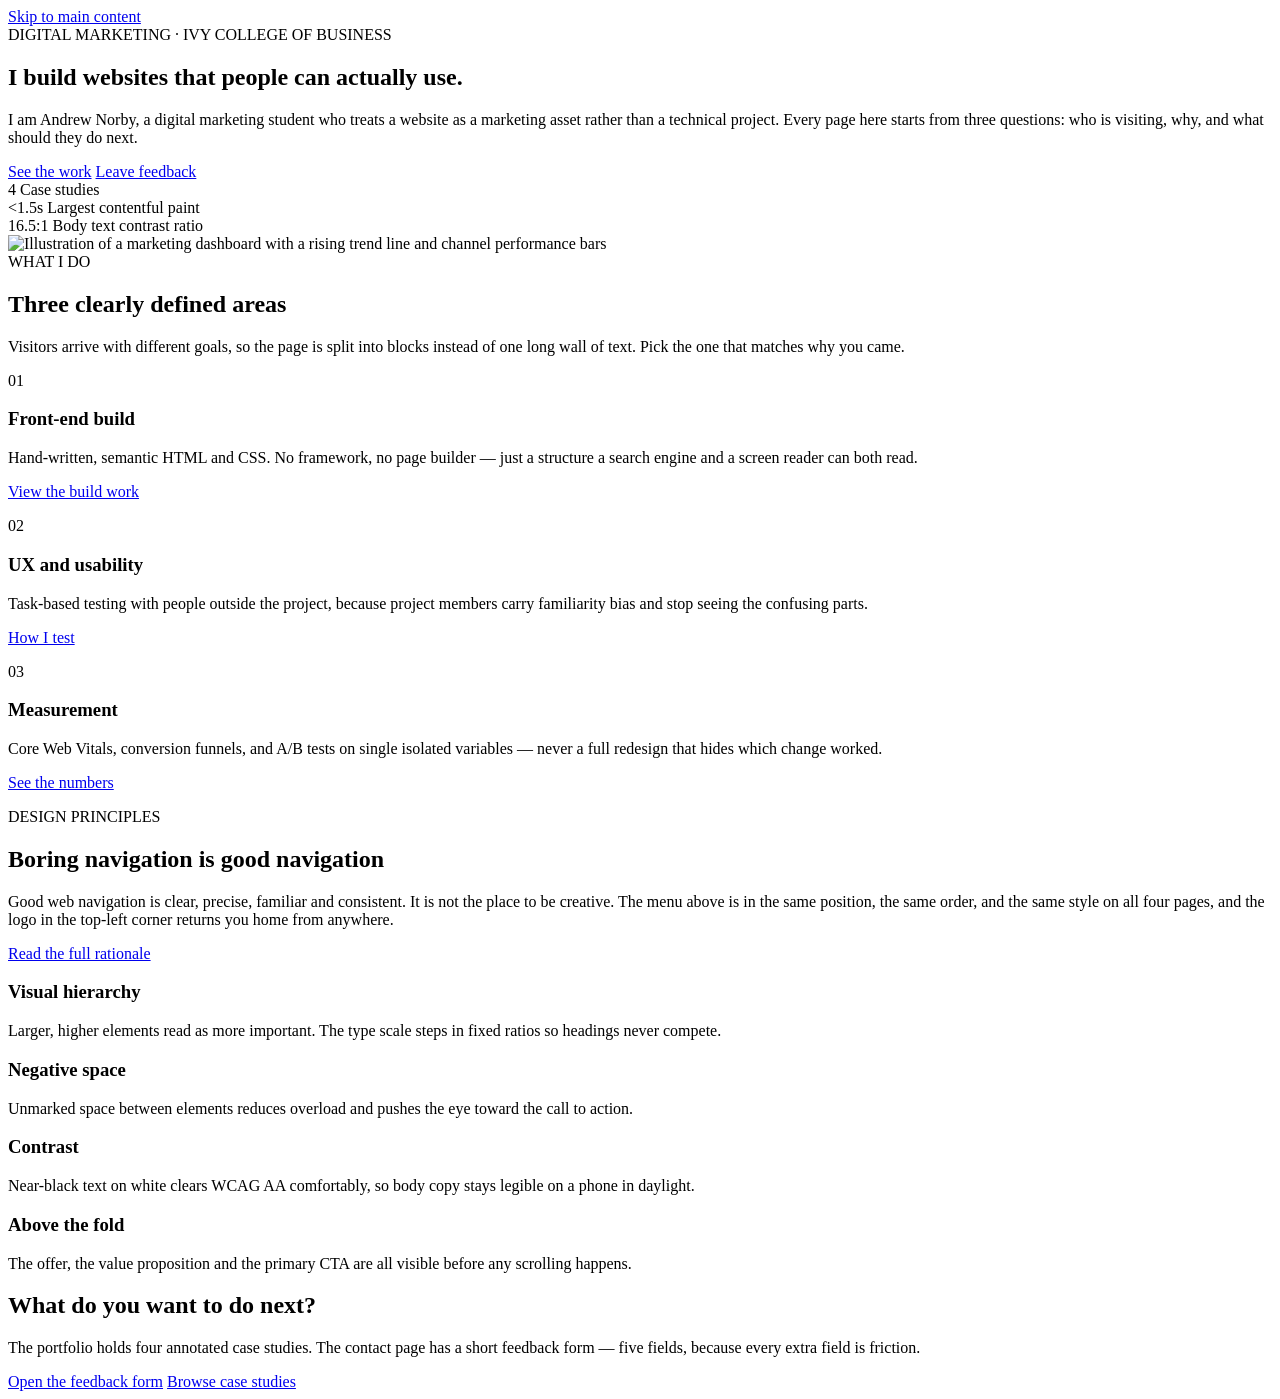
==== index.html @ ec3863f5 "Add files via upload" ====
<!DOCTYPE html>
<html lang="en">
<head>
  <meta charset="UTF-8">
  <meta name="viewport" content="width=device-width, initial-scale=1.0">
  <meta name="description" content="Andrew Norby — digital marketing student at the Ivy College of Business. Search, email, and paid social work with measured results.">
  <title>Andrew Norby | Digital Marketing Portfolio</title>
  <link rel="icon" href="./images/favicon.svg" type="image/svg+xml">
  <link rel="stylesheet" href="./styles.css">
</head>
<body>
  <a class="skip-link" href="#main">Skip to main content</a>

  <!-- Global navigation is rendered by nav.js on all four pages. -->
  <div data-site-header></div>
  <noscript>
    <div class="wrap nav__fallback">
      <p><strong>Navigation:</strong>
        <a href="./index.html">Home</a> &middot;
        <a href="./about.html">About</a> &middot;
        <a href="./portfolio.html">Portfolio</a> &middot;
        <a href="./contact.html">Contact</a>
      </p>
    </div>
  </noscript>

  <main id="main">

    <!-- Above the fold: who this is, what is offered, and the next step. -->
    <section class="hero">
      <div class="wrap hero__inner">
        <div>
          <span class="eyebrow">DIGITAL MARKETING &middot; IVY COLLEGE OF BUSINESS</span>
          <h1>I build websites that people can actually use.</h1>
          <p>
            I am Andrew Norby, a digital marketing student who treats a website as a
            marketing asset rather than a technical project. Every page here starts
            from three questions: who is visiting, why, and what should they do next.
          </p>
          <div class="btn-row">
            <a class="btn btn--primary" href="./portfolio.html">See the work</a>
            <a class="btn btn--secondary" href="./contact.html">Leave feedback</a>
          </div>
          <div class="stat-row">
            <div class="stat">
              <span class="stat__num">4</span>
              <span class="stat__label">Case studies</span>
            </div>
            <div class="stat">
              <span class="stat__num">&lt;1.5s</span>
              <span class="stat__label">Largest contentful paint</span>
            </div>
            <div class="stat">
              <span class="stat__num">16.5:1</span>
              <span class="stat__label">Body text contrast ratio</span>
            </div>
          </div>
        </div>
        <img class="hero__art" src="./images/hero-analytics.svg"
             alt="Illustration of a marketing dashboard with a rising trend line and channel performance bars"
             width="420" height="320">
      </div>
    </section>

    <!-- What is on offer, broken into clearly defined areas so different
         visitors can find the part that concerns them. -->
    <section class="section">
      <div class="wrap">
        <div class="section-head">
          <span class="eyebrow">WHAT I DO</span>
          <h2>Three clearly defined areas</h2>
          <p>
            Visitors arrive with different goals, so the page is split into blocks
            instead of one long wall of text. Pick the one that matches why you came.
          </p>
        </div>

        <div class="grid grid--3">
          <article class="card">
            <div class="card__icon" aria-hidden="true">01</div>
            <h3>Front-end build</h3>
            <p>
              Hand-written, semantic HTML and CSS. No framework, no page builder —
              just a structure a search engine and a screen reader can both read.
            </p>
            <p><a href="./portfolio.html">View the build work</a></p>
          </article>

          <article class="card">
            <div class="card__icon" aria-hidden="true">02</div>
            <h3>UX and usability</h3>
            <p>
              Task-based testing with people outside the project, because project
              members carry familiarity bias and stop seeing the confusing parts.
            </p>
            <p><a href="./about.html">How I test</a></p>
          </article>

          <article class="card">
            <div class="card__icon" aria-hidden="true">03</div>
            <h3>Measurement</h3>
            <p>
              Core Web Vitals, conversion funnels, and A/B tests on single isolated
              variables — never a full redesign that hides which change worked.
            </p>
            <p><a href="./portfolio.html#results">See the numbers</a></p>
          </article>
        </div>
      </div>
    </section>

    <!-- Principle block: names the course concepts the site is built on. -->
    <section class="section section--alt">
      <div class="wrap split">
        <div>
          <span class="eyebrow">DESIGN PRINCIPLES</span>
          <h2>Boring navigation is good navigation</h2>
          <p>
            Good web navigation is clear, precise, familiar and consistent. It is
            not the place to be creative. The menu above is in the same position,
            the same order, and the same style on all four pages, and the logo in
            the top-left corner returns you home from anywhere.
          </p>
          <p>
            <a href="./about.html">Read the full rationale</a>
          </p>
        </div>
        <div class="grid grid--2">
          <div class="card">
            <h3>Visual hierarchy</h3>
            <p>Larger, higher elements read as more important. The type scale steps in fixed ratios so headings never compete.</p>
          </div>
          <div class="card">
            <h3>Negative space</h3>
            <p>Unmarked space between elements reduces overload and pushes the eye toward the call to action.</p>
          </div>
          <div class="card">
            <h3>Contrast</h3>
            <p>Near-black text on white clears WCAG AA comfortably, so body copy stays legible on a phone in daylight.</p>
          </div>
          <div class="card">
            <h3>Above the fold</h3>
            <p>The offer, the value proposition and the primary CTA are all visible before any scrolling happens.</p>
          </div>
        </div>
      </div>
    </section>

    <!-- Single, unmistakable next step. -->
    <section class="section">
      <div class="wrap">
        <div class="callout">
          <h2>What do you want to do next?</h2>
          <p>
            The portfolio holds four annotated case studies. The contact page has a
            short feedback form — five fields, because every extra field is friction.
          </p>
          <div class="btn-row">
            <a class="btn btn--primary" href="./contact.html">Open the feedback form</a>
            <a class="btn btn--secondary" href="./portfolio.html">Browse case studies</a>
          </div>
        </div>
      </div>
    </section>

  </main>

  <div data-site-footer></div>
  <script src="./nav.js"></script>
</body>
</html>
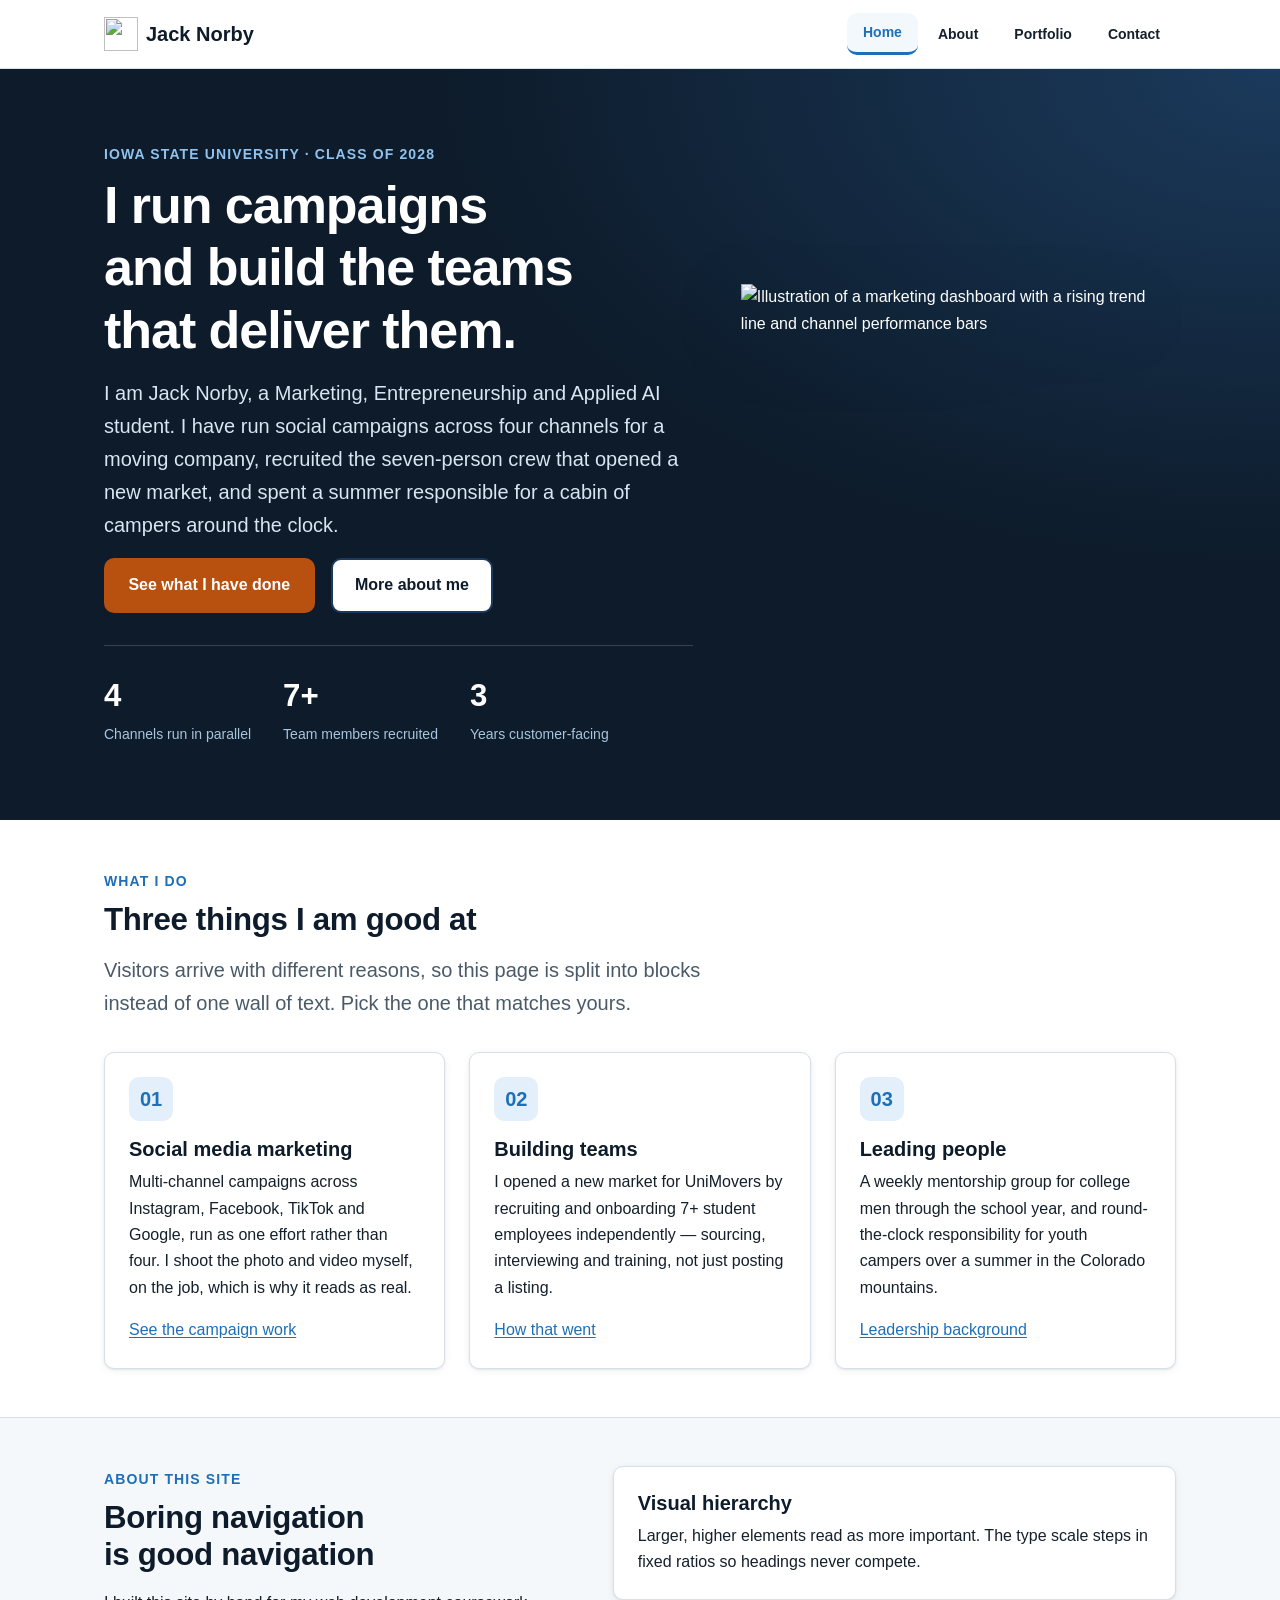
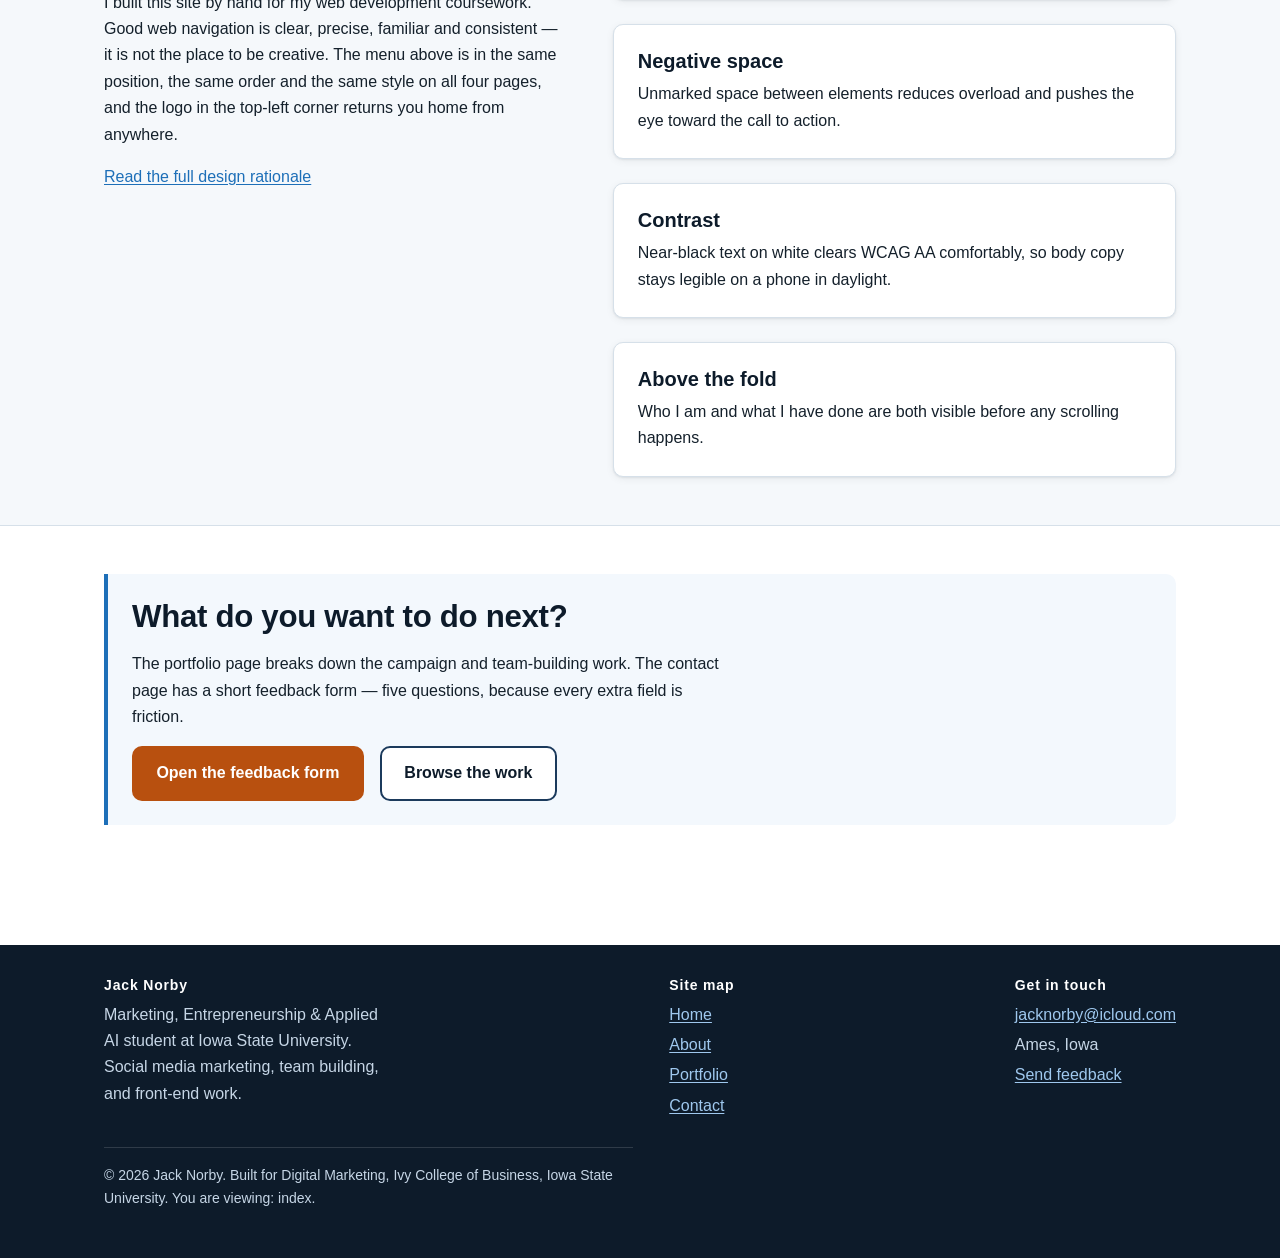
==== commit 70b30e2e: "Add files via upload" ====
--- a/index.html
+++ b/index.html
@@ -3,8 +3,8 @@
 <head>
   <meta charset="UTF-8">
   <meta name="viewport" content="width=device-width, initial-scale=1.0">
-  <meta name="description" content="Andrew Norby — digital marketing student at the Ivy College of Business. Search, email, and paid social work with measured results.">
-  <title>Andrew Norby | Digital Marketing Portfolio</title>
+  <meta name="description" content="Jack Norby — Marketing, Entrepreneurship and Applied AI student at Iowa State University. Social media campaigns, team building, and front-end web work.">
+  <title>Jack Norby | Marketing &amp; Entrepreneurship Student</title>
   <link rel="icon" href="./images/favicon.svg" type="image/svg+xml">
   <link rel="stylesheet" href="./styles.css">
 </head>
@@ -26,33 +26,34 @@
 
   <main id="main">
 
-    <!-- Above the fold: who this is, what is offered, and the next step. -->
+    <!-- Above the fold: who I am, what I have done, and the next step. -->
     <section class="hero">
       <div class="wrap hero__inner">
         <div>
-          <span class="eyebrow">DIGITAL MARKETING &middot; IVY COLLEGE OF BUSINESS</span>
-          <h1>I build websites that people can actually use.</h1>
+          <span class="eyebrow">IOWA STATE UNIVERSITY &middot; CLASS OF 2028</span>
+          <h1>I run campaigns and build the teams that deliver them.</h1>
           <p>
-            I am Andrew Norby, a digital marketing student who treats a website as a
-            marketing asset rather than a technical project. Every page here starts
-            from three questions: who is visiting, why, and what should they do next.
+            I am Jack Norby, a Marketing, Entrepreneurship and Applied AI student.
+            I have run social campaigns across four channels for a moving company,
+            recruited the seven-person crew that opened a new market, and spent a
+            summer responsible for a cabin of campers around the clock.
           </p>
           <div class="btn-row">
-            <a class="btn btn--primary" href="./portfolio.html">See the work</a>
-            <a class="btn btn--secondary" href="./contact.html">Leave feedback</a>
+            <a class="btn btn--primary" href="./portfolio.html">See what I have done</a>
+            <a class="btn btn--secondary" href="./about.html">More about me</a>
           </div>
           <div class="stat-row">
             <div class="stat">
               <span class="stat__num">4</span>
-              <span class="stat__label">Case studies</span>
+              <span class="stat__label">Channels run in parallel</span>
             </div>
             <div class="stat">
-              <span class="stat__num">&lt;1.5s</span>
-              <span class="stat__label">Largest contentful paint</span>
+              <span class="stat__num">7+</span>
+              <span class="stat__label">Team members recruited</span>
             </div>
             <div class="stat">
-              <span class="stat__num">16.5:1</span>
-              <span class="stat__label">Body text contrast ratio</span>
+              <span class="stat__num">3</span>
+              <span class="stat__label">Years customer-facing</span>
             </div>
           </div>
         </div>
@@ -62,67 +63,71 @@
       </div>
     </section>
 
-    <!-- What is on offer, broken into clearly defined areas so different
-         visitors can find the part that concerns them. -->
+    <!-- The offer, split into clearly defined areas so different visitors can
+         find the part that concerns them. -->
     <section class="section">
       <div class="wrap">
         <div class="section-head">
           <span class="eyebrow">WHAT I DO</span>
-          <h2>Three clearly defined areas</h2>
+          <h2>Three things I am good at</h2>
           <p>
-            Visitors arrive with different goals, so the page is split into blocks
-            instead of one long wall of text. Pick the one that matches why you came.
+            Visitors arrive with different reasons, so this page is split into
+            blocks instead of one wall of text. Pick the one that matches yours.
           </p>
         </div>
 
         <div class="grid grid--3">
           <article class="card">
             <div class="card__icon" aria-hidden="true">01</div>
-            <h3>Front-end build</h3>
+            <h3>Social media marketing</h3>
             <p>
-              Hand-written, semantic HTML and CSS. No framework, no page builder —
-              just a structure a search engine and a screen reader can both read.
+              Multi-channel campaigns across Instagram, Facebook, TikTok and Google,
+              run as one effort rather than four. I shoot the photo and video myself,
+              on the job, which is why it reads as real.
             </p>
-            <p><a href="./portfolio.html">View the build work</a></p>
+            <p><a href="./portfolio.html">See the campaign work</a></p>
           </article>
 
           <article class="card">
             <div class="card__icon" aria-hidden="true">02</div>
-            <h3>UX and usability</h3>
+            <h3>Building teams</h3>
             <p>
-              Task-based testing with people outside the project, because project
-              members carry familiarity bias and stop seeing the confusing parts.
+              I opened a new market for UniMovers by recruiting and onboarding 7+
+              student employees independently &mdash; sourcing, interviewing and
+              training, not just posting a listing.
             </p>
-            <p><a href="./about.html">How I test</a></p>
+            <p><a href="./about.html">How that went</a></p>
           </article>
 
           <article class="card">
             <div class="card__icon" aria-hidden="true">03</div>
-            <h3>Measurement</h3>
+            <h3>Leading people</h3>
             <p>
-              Core Web Vitals, conversion funnels, and A/B tests on single isolated
-              variables — never a full redesign that hides which change worked.
+              A weekly mentorship group for college men through the school year, and
+              round-the-clock responsibility for youth campers over a summer in the
+              Colorado mountains.
             </p>
-            <p><a href="./portfolio.html#results">See the numbers</a></p>
+            <p><a href="./about.html">Leadership background</a></p>
           </article>
         </div>
       </div>
     </section>
 
-    <!-- Principle block: names the course concepts the site is built on. -->
+    <!-- Principle block: names the course concepts this site is built on. -->
     <section class="section section--alt">
       <div class="wrap split">
         <div>
-          <span class="eyebrow">DESIGN PRINCIPLES</span>
+          <span class="eyebrow">ABOUT THIS SITE</span>
           <h2>Boring navigation is good navigation</h2>
           <p>
-            Good web navigation is clear, precise, familiar and consistent. It is
-            not the place to be creative. The menu above is in the same position,
-            the same order, and the same style on all four pages, and the logo in
-            the top-left corner returns you home from anywhere.
+            I built this site by hand for my web development coursework. Good web
+            navigation is clear, precise, familiar and consistent &mdash; it is not
+            the place to be creative. The menu above is in the same position, the
+            same order and the same style on all four pages, and the logo in the
+            top-left corner returns you home from anywhere.
           </p>
           <p>
-            <a href="./about.html">Read the full rationale</a>
+            <a href="./about.html">Read the full design rationale</a>
           </p>
         </div>
         <div class="grid grid--2">
@@ -140,7 +145,7 @@
           </div>
           <div class="card">
             <h3>Above the fold</h3>
-            <p>The offer, the value proposition and the primary CTA are all visible before any scrolling happens.</p>
+            <p>Who I am and what I have done are both visible before any scrolling happens.</p>
           </div>
         </div>
       </div>
@@ -152,12 +157,13 @@
         <div class="callout">
           <h2>What do you want to do next?</h2>
           <p>
-            The portfolio holds four annotated case studies. The contact page has a
-            short feedback form — five fields, because every extra field is friction.
+            The portfolio page breaks down the campaign and team-building work. The
+            contact page has a short feedback form &mdash; five questions, because
+            every extra field is friction.
           </p>
           <div class="btn-row">
             <a class="btn btn--primary" href="./contact.html">Open the feedback form</a>
-            <a class="btn btn--secondary" href="./portfolio.html">Browse case studies</a>
+            <a class="btn btn--secondary" href="./portfolio.html">Browse the work</a>
           </div>
         </div>
       </div>
--- a/styles.css
+++ b/styles.css
@@ -0,0 +1,521 @@
+/* ============================================================
+   Global stylesheet
+   Design decisions are driven by the course materials:
+   - Sans-serif (Arial/Helvetica family) for screen legibility  [Web Dev 1, p.19]
+   - Blue primary = trust/calm, accessible for red-green CVD    [Reading 02, §2]
+   - High contrast body text, generous negative space           [Reading 02, §2]
+   - Important content above the fold                           [Web Dev 1, p.18]
+   - Print stylesheet capped at 750px                           [Web Dev 1, p.14]
+   ============================================================ */
+
+/* ---------- 1. Design tokens ---------- */
+:root {
+  /* Monochromatic blue palette + one warm accent for CTAs */
+  --navy-900: #0d1b2a;
+  --navy-800: #142c45;
+  --navy-700: #1b3a5c;
+  --blue-600: #1d6fb8;
+  --blue-500: #2a84d2;
+  --blue-100: #e3effa;
+  --blue-050: #f3f8fd;
+
+  --accent-600: #b8500f;   /* urgency/action, used sparingly */
+  --accent-500: #d96319;
+
+  --ink:        #14202b;   /* body text: 14.6:1 on white */
+  --ink-muted:  #4a5a68;   /* secondary text: 7.3:1 on white */
+  --surface:    #ffffff;
+  --surface-alt:#f5f8fb;
+  --line:       #d6e0e9;
+
+  --ok-600:     #0f7a4f;
+
+  /* Type scale — logical, ~1.25 ratio, so hierarchy is unambiguous */
+  --step--1: 0.875rem;
+  --step-0:  1rem;
+  --step-1:  1.25rem;
+  --step-2:  1.563rem;
+  --step-3:  1.953rem;
+  --step-4:  2.441rem;
+
+  /* Spacing scale keeps white space consistent */
+  --space-1: 0.25rem;
+  --space-2: 0.5rem;
+  --space-3: 1rem;
+  --space-4: 1.5rem;
+  --space-5: 2rem;
+  --space-6: 3rem;
+  --space-7: 4.5rem;
+
+  --radius: 10px;
+  --shadow-1: 0 1px 2px rgba(13, 27, 42, 0.08), 0 2px 8px rgba(13, 27, 42, 0.06);
+  --shadow-2: 0 6px 24px rgba(13, 27, 42, 0.14);
+
+  --measure: 68ch;          /* readable line length */
+  --wrap: 1120px;
+  --transition: 160ms ease;
+}
+
+/* ---------- 2. Reset / base ---------- */
+*, *::before, *::after { box-sizing: border-box; }
+
+html { scroll-behavior: smooth; }
+
+body {
+  margin: 0;
+  font-family: Arial, Helvetica, "Helvetica Neue", sans-serif;
+  font-size: var(--step-0);
+  line-height: 1.65;
+  color: var(--ink);
+  background: var(--surface);
+  -webkit-text-size-adjust: 100%;
+}
+
+img, svg { max-width: 100%; height: auto; display: block; }
+
+h1, h2, h3, h4 {
+  line-height: 1.2;
+  color: var(--navy-900);
+  margin: 0 0 var(--space-3);
+  text-wrap: balance;
+}
+h1 { font-size: var(--step-4); letter-spacing: -0.02em; }
+h2 { font-size: var(--step-3); letter-spacing: -0.01em; }
+h3 { font-size: var(--step-1); }
+h4 { font-size: var(--step-0); text-transform: none; }
+
+p, ul, ol { margin: 0 0 var(--space-3); max-width: var(--measure); }
+ul, ol { padding-left: 1.25em; }
+li + li { margin-top: var(--space-1); }
+
+/* Web convention: in-text links are a different color AND underlined,
+   and visited links change color so people remember where they've been. */
+a { color: var(--blue-600); text-decoration: underline; text-underline-offset: 2px; }
+a:visited { color: var(--navy-700); }
+a:hover { color: var(--accent-600); }
+a:focus-visible,
+button:focus-visible,
+summary:focus-visible {
+  outline: 3px solid var(--blue-500);
+  outline-offset: 2px;
+  border-radius: 4px;
+}
+
+/* Skip link — keyboard users get past the nav */
+.skip-link {
+  position: absolute;
+  left: -9999px;
+  top: 0;
+  background: var(--navy-900);
+  color: #fff;
+  padding: var(--space-2) var(--space-3);
+  z-index: 100;
+}
+.skip-link:focus { left: var(--space-3); top: var(--space-3); }
+
+/* ---------- 3. Layout helpers ---------- */
+.wrap {
+  width: 100%;
+  max-width: var(--wrap);
+  margin-inline: auto;
+  padding-inline: var(--space-4);
+}
+
+.section { padding-block: var(--space-6); }
+.section--alt { background: var(--surface-alt); border-block: 1px solid var(--line); }
+
+.section-head { max-width: var(--measure); margin-bottom: var(--space-5); }
+.section-head p { color: var(--ink-muted); font-size: var(--step-1); margin-bottom: 0; }
+
+.eyebrow {
+  display: inline-block;
+  font-size: var(--step--1);
+  font-weight: bold;
+  letter-spacing: 0.08em;
+  color: var(--blue-600);
+  margin-bottom: var(--space-2);
+}
+
+.grid { display: grid; gap: var(--space-4); }
+.grid--3 { grid-template-columns: repeat(auto-fit, minmax(260px, 1fr)); }
+.grid--2 { grid-template-columns: repeat(auto-fit, minmax(300px, 1fr)); }
+
+/* ---------- 4. Header + navigation (injected by nav.js) ---------- */
+.site-header {
+  position: sticky;
+  top: 0;
+  z-index: 50;
+  background: rgba(255, 255, 255, 0.96);
+  backdrop-filter: saturate(150%) blur(8px);
+  border-bottom: 1px solid var(--line);
+}
+
+.site-header__inner {
+  display: flex;
+  align-items: center;
+  justify-content: space-between;
+  gap: var(--space-4);
+  min-height: 68px;
+}
+
+/* Convention: brand logo top-left, and it links home from every page. */
+.brand {
+  display: inline-flex;
+  align-items: center;
+  gap: var(--space-2);
+  font-weight: bold;
+  font-size: var(--step-1);
+  color: var(--navy-900);
+  text-decoration: none;
+  flex: 0 0 auto;
+}
+.brand:visited { color: var(--navy-900); }
+.brand:hover { color: var(--blue-600); }
+.brand img { width: 34px; height: 34px; }
+.brand__name { white-space: nowrap; }
+
+.nav__list {
+  list-style: none;
+  display: flex;
+  align-items: center;
+  gap: var(--space-1);
+  margin: 0;
+  padding: 0;
+  max-width: none;
+}
+.nav__link {
+  display: block;
+  padding: var(--space-2) var(--space-3);
+  border-radius: var(--radius);
+  color: var(--ink);
+  text-decoration: none;
+  font-weight: bold;
+  font-size: var(--step--1);
+  border-bottom: 3px solid transparent;
+  transition: background var(--transition), color var(--transition), border-color var(--transition);
+}
+.nav__link:visited { color: var(--ink); }
+/* Interactive feedback: every nav item has an explicit hover state. */
+.nav__link:hover { background: var(--blue-100); color: var(--navy-900); }
+.nav__link[aria-current="page"] {
+  color: var(--blue-600);
+  border-bottom-color: var(--blue-600);
+  background: var(--blue-050);
+}
+/* The current page's link still needs its own hover state, otherwise it is the
+   one item in the menu that gives no feedback when the pointer is over it. */
+.nav__link[aria-current="page"]:hover { background: var(--blue-100); color: var(--navy-900); }
+
+/* Hamburger button — hidden on desktop, shown by the media query below. */
+.nav__toggle {
+  display: none;
+  align-items: center;
+  gap: var(--space-2);
+  background: var(--surface);
+  color: var(--navy-900);
+  border: 1px solid var(--line);
+  border-radius: var(--radius);
+  padding: var(--space-2) var(--space-3);
+  font: inherit;
+  font-size: var(--step--1);
+  font-weight: bold;
+  cursor: pointer;
+  transition: background var(--transition), border-color var(--transition);
+}
+.nav__toggle:hover { background: var(--blue-100); border-color: var(--blue-500); }
+.nav__bars { display: grid; gap: 4px; }
+.nav__bars span {
+  display: block;
+  width: 20px;
+  height: 2px;
+  background: currentColor;
+  border-radius: 2px;
+}
+
+.nav__fallback { font-size: var(--step--1); }
+
+/* ---------- 5. Buttons ---------- */
+.btn {
+  display: inline-flex;
+  align-items: center;
+  justify-content: center;
+  gap: var(--space-2);
+  padding: 0.75rem 1.4rem;
+  border: 2px solid transparent;
+  border-radius: var(--radius);
+  font-weight: bold;
+  font-size: var(--step-0);
+  text-decoration: none;
+  cursor: pointer;
+  transition: transform var(--transition), background var(--transition),
+              color var(--transition), box-shadow var(--transition), border-color var(--transition);
+}
+.btn--primary { background: var(--accent-600); color: #fff; }
+.btn--primary:visited { color: #fff; }
+.btn--primary:hover { background: var(--accent-500); transform: translateY(-2px); box-shadow: var(--shadow-2); }
+.btn--secondary { background: var(--surface); color: var(--navy-900); border-color: var(--navy-700); }
+.btn--secondary:visited { color: var(--navy-900); }
+.btn--secondary:hover { background: var(--navy-900); color: #fff; transform: translateY(-2px); }
+.btn:active { transform: translateY(0); }
+
+.btn-row { display: flex; flex-wrap: wrap; gap: var(--space-3); }
+
+/* ---------- 6. Hero (above the fold) ---------- */
+.hero {
+  background:
+    radial-gradient(120% 120% at 100% 0%, var(--navy-700) 0%, var(--navy-900) 55%);
+  color: #fff;
+  padding-block: var(--space-7);
+}
+.hero__inner {
+  display: grid;
+  grid-template-columns: 1.15fr 0.85fr;
+  gap: var(--space-6);
+  align-items: center;
+}
+.hero h1 { color: #fff; font-size: clamp(2rem, 1.2rem + 3.2vw, 3.25rem); }
+.hero p { color: #d8e5f2; font-size: var(--step-1); }
+.hero .eyebrow { color: #8fc2ee; }
+.hero__art { filter: drop-shadow(0 18px 36px rgba(0, 0, 0, 0.35)); }
+
+.stat-row {
+  display: flex;
+  flex-wrap: wrap;
+  gap: var(--space-5);
+  margin-top: var(--space-5);
+  padding-top: var(--space-4);
+  border-top: 1px solid rgba(255, 255, 255, 0.18);
+}
+.stat__num { display: block; font-size: var(--step-3); font-weight: bold; color: #fff; }
+.stat__label { font-size: var(--step--1); color: #a9c4dc; }
+
+/* ---------- 7. Cards ---------- */
+.card {
+  background: var(--surface);
+  border: 1px solid var(--line);
+  border-radius: var(--radius);
+  padding: var(--space-4);
+  box-shadow: var(--shadow-1);
+  transition: transform var(--transition), box-shadow var(--transition), border-color var(--transition);
+}
+.card:hover { transform: translateY(-4px); box-shadow: var(--shadow-2); border-color: var(--blue-500); }
+.card h3 { margin-bottom: var(--space-2); }
+.card p:last-child { margin-bottom: 0; }
+.card__icon {
+  width: 44px; height: 44px;
+  display: grid; place-items: center;
+  border-radius: var(--radius);
+  background: var(--blue-100);
+  color: var(--blue-600);
+  font-size: var(--step-1);
+  font-weight: bold;
+  margin-bottom: var(--space-3);
+}
+
+/* Portfolio cards */
+.work { display: flex; flex-direction: column; padding: 0; overflow: hidden; }
+.work__thumb { border-bottom: 1px solid var(--line); background: var(--blue-050); }
+.work__thumb img { width: 100%; aspect-ratio: 16 / 9; object-fit: cover; }
+.work__body { padding: var(--space-4); display: flex; flex-direction: column; flex: 1; }
+.work__body h3 { margin-bottom: var(--space-1); }
+.tag-row { display: flex; flex-wrap: wrap; gap: var(--space-1); margin-bottom: var(--space-3); list-style: none; padding: 0; }
+.tag {
+  font-size: 0.75rem;
+  font-weight: bold;
+  letter-spacing: 0.03em;
+  background: var(--blue-100);
+  color: var(--navy-700);
+  padding: 2px 8px;
+  border-radius: 999px;
+}
+.work__result {
+  margin-top: auto;
+  padding-top: var(--space-3);
+  border-top: 1px dashed var(--line);
+  font-size: var(--step--1);
+  color: var(--ok-600);
+  font-weight: bold;
+}
+
+/* ---------- 8. Content blocks ---------- */
+.prose { max-width: var(--measure); }
+.prose h2 { margin-top: var(--space-5); }
+.prose h2:first-child { margin-top: 0; }
+
+.split { display: grid; grid-template-columns: 0.9fr 1.1fr; gap: var(--space-6); align-items: start; }
+
+.callout {
+  background: var(--blue-050);
+  border-left: 4px solid var(--blue-600);
+  border-radius: 0 var(--radius) var(--radius) 0;
+  padding: var(--space-4);
+  margin-bottom: var(--space-4);
+}
+.callout p:last-child { margin-bottom: 0; }
+
+.skill-list { list-style: none; padding: 0; }
+.skill-list li { margin-bottom: var(--space-3); }
+.skill-list strong { display: block; color: var(--navy-900); }
+.meter {
+  /* A span by default, so it needs an explicit block box for height to apply. */
+  display: block;
+  height: 8px;
+  background: var(--blue-100);
+  border-radius: 999px;
+  overflow: hidden;
+  margin-top: var(--space-1);
+  max-width: 320px;
+}
+.meter > span { display: block; height: 100%; background: var(--blue-600); border-radius: 999px; }
+
+.timeline { list-style: none; padding: 0; border-left: 2px solid var(--line); margin-left: var(--space-2); }
+.timeline li { position: relative; padding: 0 0 var(--space-4) var(--space-4); }
+.timeline li::before {
+  content: "";
+  position: absolute;
+  left: -7px; top: 8px;
+  width: 12px; height: 12px;
+  border-radius: 50%;
+  background: var(--blue-600);
+  border: 2px solid var(--surface);
+}
+.timeline time { display: block; font-size: var(--step--1); font-weight: bold; color: var(--blue-600); }
+
+/* FAQ — trust signal, uses native disclosure so it works without JS */
+.faq { max-width: var(--measure); }
+.faq details {
+  border: 1px solid var(--line);
+  border-radius: var(--radius);
+  background: var(--surface);
+  margin-bottom: var(--space-2);
+}
+.faq summary {
+  cursor: pointer;
+  padding: var(--space-3);
+  font-weight: bold;
+  color: var(--navy-900);
+  transition: background var(--transition);
+  list-style: none;
+}
+.faq summary::-webkit-details-marker { display: none; }
+.faq summary::after { content: " +"; color: var(--blue-600); float: right; }
+.faq details[open] summary::after { content: " \2013"; }
+.faq summary:hover { background: var(--blue-050); }
+.faq details > p { padding: 0 var(--space-3) var(--space-3); margin: 0; }
+
+/* ---------- 9. Embedded Google Form ---------- */
+.form-panel {
+  background: var(--surface);
+  border: 1px solid var(--line);
+  border-radius: var(--radius);
+  box-shadow: var(--shadow-1);
+  padding: var(--space-4);
+}
+.form-frame {
+  position: relative;
+  width: 100%;
+  border: 1px solid var(--line);
+  border-radius: var(--radius);
+  overflow: hidden;
+  background: var(--surface-alt);
+}
+.form-frame iframe {
+  display: block;
+  width: 100%;
+  height: 1100px;   /* tall enough that the form does not double-scroll on desktop */
+  border: 0;
+}
+.form-note { font-size: var(--step--1); color: var(--ink-muted); margin-top: var(--space-3); }
+
+.contact-list { list-style: none; padding: 0; }
+.contact-list li { margin-bottom: var(--space-3); }
+.contact-list strong { display: block; font-size: var(--step--1); color: var(--ink-muted); }
+
+/* ---------- 10. Footer (injected by nav.js) ---------- */
+.site-footer {
+  background: var(--navy-900);
+  color: #c6d6e6;
+  padding-block: var(--space-5);
+  margin-top: var(--space-6);
+}
+.site-footer a { color: #9fc8ee; }
+.site-footer a:visited { color: #b9b9e6; }
+.site-footer a:hover { color: #fff; }
+.site-footer__inner { display: flex; flex-wrap: wrap; gap: var(--space-4); justify-content: space-between; }
+.site-footer h4 { color: #fff; font-size: var(--step--1); letter-spacing: 0.06em; margin-bottom: var(--space-2); }
+.site-footer ul { list-style: none; padding: 0; margin: 0; }
+.site-footer li { margin-bottom: var(--space-1); }
+.site-footer__legal {
+  border-top: 1px solid rgba(255, 255, 255, 0.14);
+  margin-top: var(--space-4);
+  padding-top: var(--space-3);
+  font-size: var(--step--1);
+}
+
+/* ============================================================
+   11. Responsive design — mobile-last breakpoints
+   ============================================================ */
+
+/* Tablet */
+@media (max-width: 900px) {
+  .hero__inner { grid-template-columns: 1fr; }
+  /* The headline and CTA stay first so the offer is still above the fold on a
+     phone; the illustration follows rather than pushing the text down. */
+  .hero__art { width: 100%; max-width: 380px; margin-inline: auto; }
+  .split { grid-template-columns: 1fr; gap: var(--space-5); }
+  .form-frame iframe { height: 1250px; }
+}
+
+/* Phone: nav collapses behind the hamburger button */
+@media (max-width: 720px) {
+  :root { --step-4: 2rem; --step-3: 1.6rem; }
+
+  .site-header__inner { flex-wrap: wrap; min-height: 60px; padding-block: var(--space-2); }
+
+  .nav__toggle { display: inline-flex; }
+
+  .nav {
+    flex-basis: 100%;
+    display: none;
+    padding-bottom: var(--space-3);
+  }
+  .nav.is-open { display: block; }
+
+  .nav__list { flex-direction: column; align-items: stretch; gap: var(--space-1); }
+  .nav__link {
+    padding: 0.8rem var(--space-3);
+    font-size: var(--step-0);
+    border-bottom: 1px solid var(--line);
+    border-radius: 0;
+  }
+  .nav__link[aria-current="page"] { border-left: 4px solid var(--blue-600); border-bottom-color: var(--line); }
+
+  .section { padding-block: var(--space-5); }
+  .hero { padding-block: var(--space-6); }
+  .btn { width: 100%; }
+  .btn-row { flex-direction: column; }
+  .stat-row { gap: var(--space-4); }
+  .site-footer__inner { flex-direction: column; gap: var(--space-4); }
+}
+
+/* Respect users who ask for less motion */
+@media (prefers-reduced-motion: reduce) {
+  html { scroll-behavior: auto; }
+  *, *::before, *::after { transition-duration: 0.01ms !important; animation-duration: 0.01ms !important; }
+}
+
+/* ============================================================
+   12. Print stylesheet
+   Course note: printers chop content wider than 600-750px, so the
+   printable width is capped and navigation chrome is dropped.
+   ============================================================ */
+@media print {
+  .site-header, .site-footer, .nav__toggle, .btn-row, .form-frame { display: none !important; }
+  body { color: #000; background: #fff; font-size: 11pt; }
+  .wrap { max-width: 750px; padding-inline: 0; }
+  .hero { background: none; color: #000; padding-block: 0; }
+  .hero h1, .hero p, .stat__num { color: #000; }
+  .card, .callout { box-shadow: none; border: 1px solid #999; break-inside: avoid; }
+  a { color: #000; }
+  a[href^="http"]::after { content: " (" attr(href) ")"; font-size: 9pt; }
+}
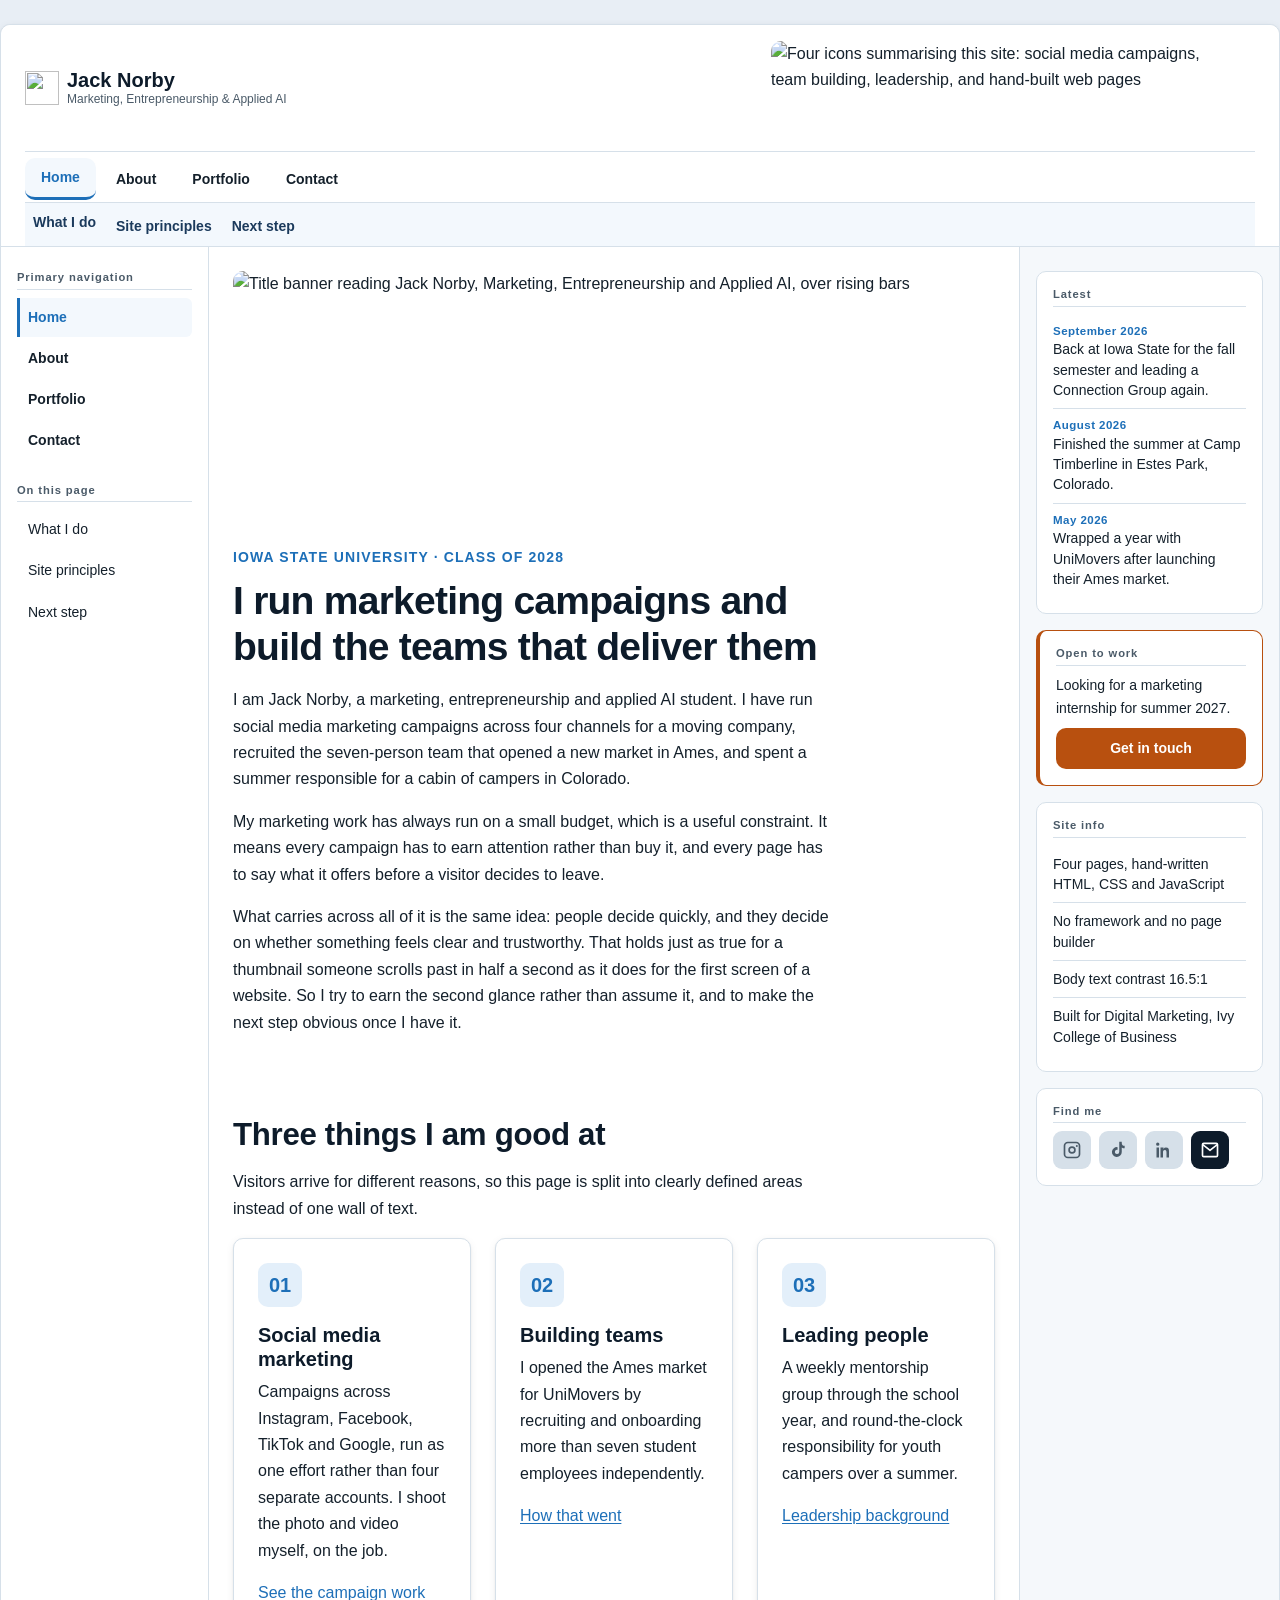
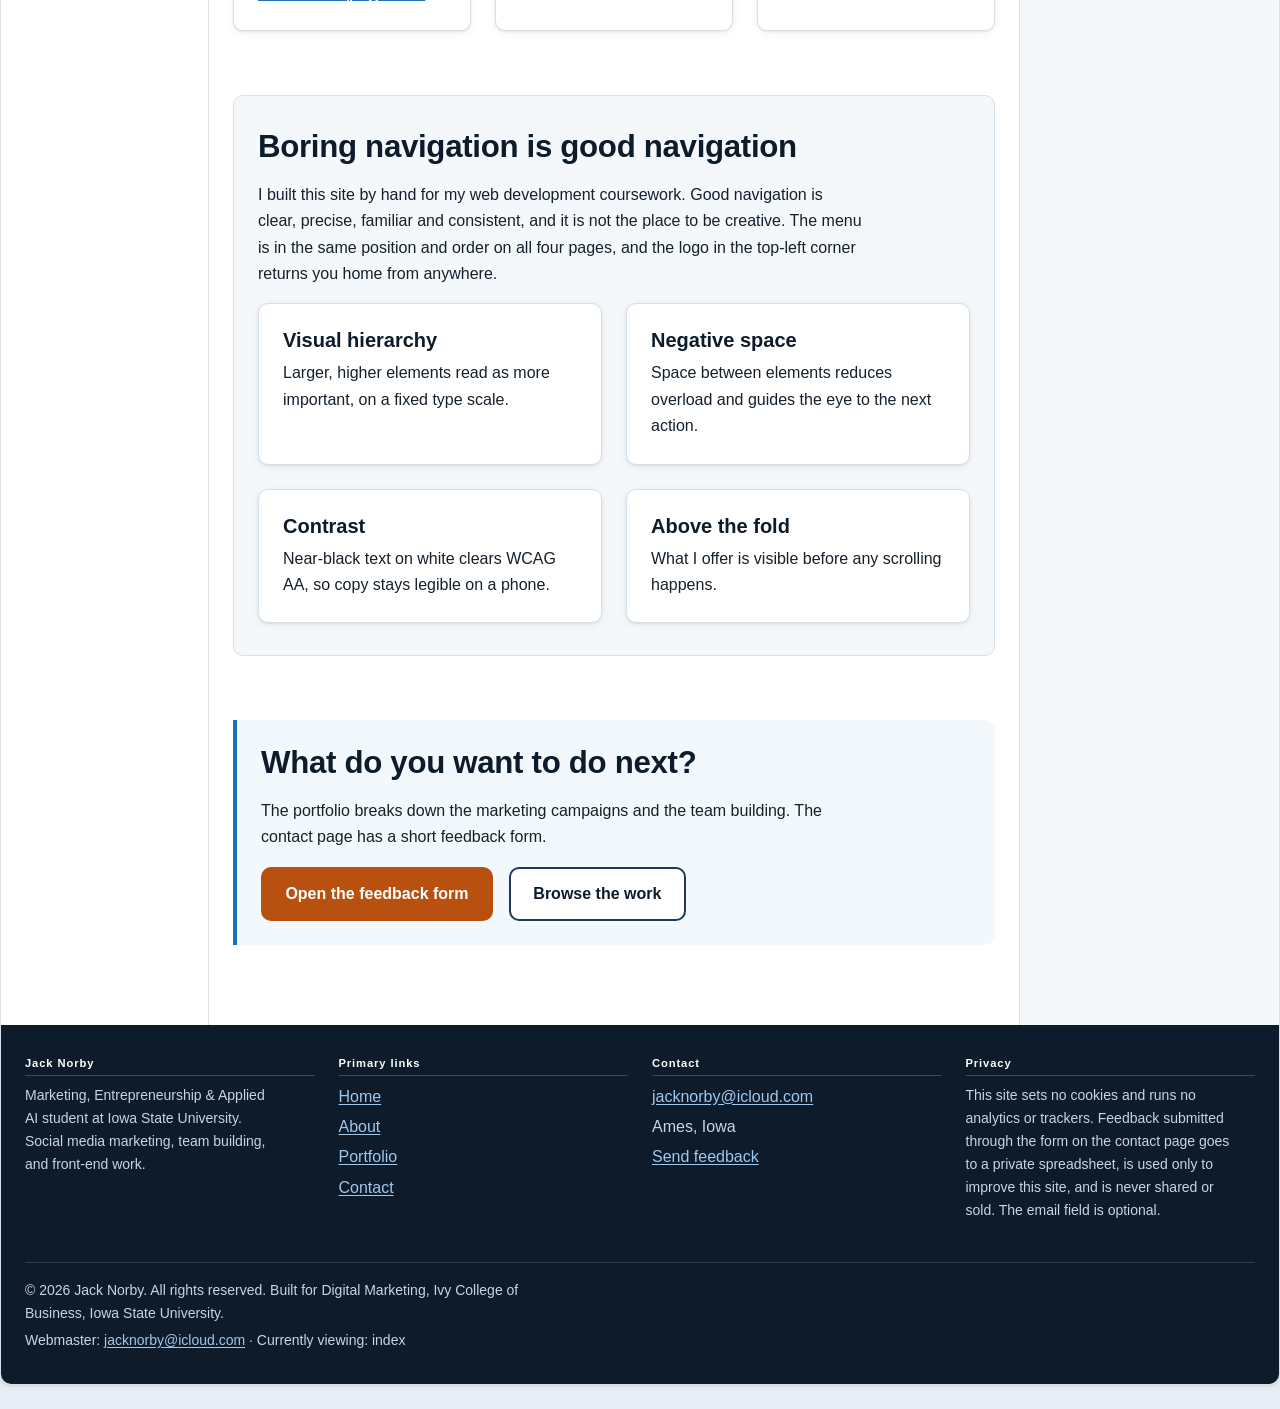
==== commit 056b4d14: "Add files via upload" ====
--- a/index.html
+++ b/index.html
@@ -3,7 +3,7 @@
 <head>
   <meta charset="UTF-8">
   <meta name="viewport" content="width=device-width, initial-scale=1.0">
-  <meta name="description" content="Jack Norby — Marketing, Entrepreneurship and Applied AI student at Iowa State University. Social media campaigns, team building, and front-end web work.">
+  <meta name="description" content="Jack Norby — marketing student at Iowa State University. Social media marketing campaigns, team building, and hand-built web pages.">
   <title>Jack Norby | Marketing &amp; Entrepreneurship Student</title>
   <link rel="icon" href="./images/favicon.svg" type="image/svg+xml">
   <link rel="stylesheet" href="./styles.css">
@@ -11,167 +11,168 @@
 <body>
   <a class="skip-link" href="#main">Skip to main content</a>
 
-  <!-- Global navigation is rendered by nav.js on all four pages. -->
-  <div data-site-header></div>
-  <noscript>
-    <div class="wrap nav__fallback">
-      <p><strong>Navigation:</strong>
-        <a href="./index.html">Home</a> &middot;
-        <a href="./about.html">About</a> &middot;
-        <a href="./portfolio.html">Portfolio</a> &middot;
-        <a href="./contact.html">Contact</a>
-      </p>
+  <!-- The page area. The background showing around it on all four sides is
+       the body/background area from the layout diagram. -->
+  <div class="page-frame">
+
+    <!-- Logo, informational graphics, primary nav, secondary nav (nav.js) -->
+    <div data-site-header></div>
+    <noscript>
+      <div class="shell nav__fallback">
+        <p><strong>Navigation:</strong>
+          <a href="./index.html">Home</a> &middot;
+          <a href="./about.html">About</a> &middot;
+          <a href="./portfolio.html">Portfolio</a> &middot;
+          <a href="./contact.html">Contact</a>
+        </p>
+      </div>
+    </noscript>
+
+    <div class="page-grid">
+
+      <!-- Left column: primary and secondary navigation (nav.js) -->
+      <aside data-site-sidebar></aside>
+
+      <!-- Centre column: hero image at top, then the main content -->
+      <div class="col-mid">
+        <main id="main">
+
+          <figure class="hero-image">
+            <img src="./images/hero-home.svg"
+                 alt="Title banner reading Jack Norby, Marketing, Entrepreneurship and Applied AI, over rising bars"
+                 width="1200" height="380">
+          </figure>
+
+          <section class="section">
+            <div class="wrap">
+              <span class="eyebrow">IOWA STATE UNIVERSITY &middot; CLASS OF 2028</span>
+              <h1>I run marketing campaigns and build the teams that deliver them</h1>
+              <p>
+                I am Jack Norby, a marketing, entrepreneurship and applied AI
+                student. I have run social media marketing campaigns across four
+                channels for a moving company, recruited the seven-person team that
+                opened a new market in Ames, and spent a summer responsible for a
+                cabin of campers in Colorado.
+              </p>
+              <p>
+                My marketing work has always run on a small budget, which is a
+                useful constraint. It means every campaign has to earn attention
+                rather than buy it, and every page has to say what it offers before
+                a visitor decides to leave.
+              </p>
+              <p>
+                What carries across all of it is the same idea: people decide
+                quickly, and they decide on whether something feels clear and
+                trustworthy. That holds just as true for a thumbnail someone scrolls
+                past in half a second as it does for the first screen of a website.
+                So I try to earn the second glance rather than assume it, and to make
+                the next step obvious once I have it.
+              </p>
+            </div>
+          </section>
+
+          <section class="section" id="what-i-do">
+            <div class="wrap">
+              <h2>Three things I am good at</h2>
+              <p>
+                Visitors arrive for different reasons, so this page is split into
+                clearly defined areas instead of one wall of text.
+              </p>
+
+              <div class="grid grid--3">
+                <article class="card">
+                  <div class="card__icon" aria-hidden="true">01</div>
+                  <h3>Social media marketing</h3>
+                  <p>
+                    Campaigns across Instagram, Facebook, TikTok and Google, run as
+                    one effort rather than four separate accounts. I shoot the photo
+                    and video myself, on the job.
+                  </p>
+                  <p><a href="./portfolio.html">See the campaign work</a></p>
+                </article>
+
+                <article class="card">
+                  <div class="card__icon" aria-hidden="true">02</div>
+                  <h3>Building teams</h3>
+                  <p>
+                    I opened the Ames market for UniMovers by recruiting and
+                    onboarding more than seven student employees independently.
+                  </p>
+                  <p><a href="./about.html">How that went</a></p>
+                </article>
+
+                <article class="card">
+                  <div class="card__icon" aria-hidden="true">03</div>
+                  <h3>Leading people</h3>
+                  <p>
+                    A weekly mentorship group through the school year, and
+                    round-the-clock responsibility for youth campers over a summer.
+                  </p>
+                  <p><a href="./about.html">Leadership background</a></p>
+                </article>
+              </div>
+            </div>
+          </section>
+
+          <section class="section section--alt" id="principles">
+            <div class="wrap">
+              <h2>Boring navigation is good navigation</h2>
+              <p>
+                I built this site by hand for my web development coursework. Good
+                navigation is clear, precise, familiar and consistent, and it is not
+                the place to be creative. The menu is in the same position and order
+                on all four pages, and the logo in the top-left corner returns you
+                home from anywhere.
+              </p>
+
+              <div class="grid grid--2">
+                <div class="card">
+                  <h3>Visual hierarchy</h3>
+                  <p>Larger, higher elements read as more important, on a fixed type scale.</p>
+                </div>
+                <div class="card">
+                  <h3>Negative space</h3>
+                  <p>Space between elements reduces overload and guides the eye to the next action.</p>
+                </div>
+                <div class="card">
+                  <h3>Contrast</h3>
+                  <p>Near-black text on white clears WCAG AA, so copy stays legible on a phone.</p>
+                </div>
+                <div class="card">
+                  <h3>Above the fold</h3>
+                  <p>What I offer is visible before any scrolling happens.</p>
+                </div>
+              </div>
+            </div>
+          </section>
+
+          <section class="section" id="next-step">
+            <div class="wrap">
+              <div class="callout">
+                <h2>What do you want to do next?</h2>
+                <p>
+                  The portfolio breaks down the marketing campaigns and the team
+                  building. The contact page has a short feedback form.
+                </p>
+                <div class="btn-row">
+                  <a class="btn btn--primary" href="./contact.html">Open the feedback form</a>
+                  <a class="btn btn--secondary" href="./portfolio.html">Browse the work</a>
+                </div>
+              </div>
+            </div>
+          </section>
+
+        </main>
+      </div>
+
+      <!-- Right column: sticky content (nav.js) -->
+      <aside data-site-rail></aside>
+
     </div>
-  </noscript>
 
-  <main id="main">
+    <div data-site-footer></div>
+  </div>
 
-    <!-- Above the fold: who I am, what I have done, and the next step. -->
-    <section class="hero">
-      <div class="wrap hero__inner">
-        <div>
-          <span class="eyebrow">IOWA STATE UNIVERSITY &middot; CLASS OF 2028</span>
-          <h1>I run campaigns and build the teams that deliver them.</h1>
-          <p>
-            I am Jack Norby, a Marketing, Entrepreneurship and Applied AI student.
-            I have run social campaigns across four channels for a moving company,
-            recruited the seven-person crew that opened a new market, and spent a
-            summer responsible for a cabin of campers around the clock.
-          </p>
-          <div class="btn-row">
-            <a class="btn btn--primary" href="./portfolio.html">See what I have done</a>
-            <a class="btn btn--secondary" href="./about.html">More about me</a>
-          </div>
-          <div class="stat-row">
-            <div class="stat">
-              <span class="stat__num">4</span>
-              <span class="stat__label">Channels run in parallel</span>
-            </div>
-            <div class="stat">
-              <span class="stat__num">7+</span>
-              <span class="stat__label">Team members recruited</span>
-            </div>
-            <div class="stat">
-              <span class="stat__num">3</span>
-              <span class="stat__label">Years customer-facing</span>
-            </div>
-          </div>
-        </div>
-        <img class="hero__art" src="./images/hero-analytics.svg"
-             alt="Illustration of a marketing dashboard with a rising trend line and channel performance bars"
-             width="420" height="320">
-      </div>
-    </section>
-
-    <!-- The offer, split into clearly defined areas so different visitors can
-         find the part that concerns them. -->
-    <section class="section">
-      <div class="wrap">
-        <div class="section-head">
-          <span class="eyebrow">WHAT I DO</span>
-          <h2>Three things I am good at</h2>
-          <p>
-            Visitors arrive with different reasons, so this page is split into
-            blocks instead of one wall of text. Pick the one that matches yours.
-          </p>
-        </div>
-
-        <div class="grid grid--3">
-          <article class="card">
-            <div class="card__icon" aria-hidden="true">01</div>
-            <h3>Social media marketing</h3>
-            <p>
-              Multi-channel campaigns across Instagram, Facebook, TikTok and Google,
-              run as one effort rather than four. I shoot the photo and video myself,
-              on the job, which is why it reads as real.
-            </p>
-            <p><a href="./portfolio.html">See the campaign work</a></p>
-          </article>
-
-          <article class="card">
-            <div class="card__icon" aria-hidden="true">02</div>
-            <h3>Building teams</h3>
-            <p>
-              I opened a new market for UniMovers by recruiting and onboarding 7+
-              student employees independently &mdash; sourcing, interviewing and
-              training, not just posting a listing.
-            </p>
-            <p><a href="./about.html">How that went</a></p>
-          </article>
-
-          <article class="card">
-            <div class="card__icon" aria-hidden="true">03</div>
-            <h3>Leading people</h3>
-            <p>
-              A weekly mentorship group for college men through the school year, and
-              round-the-clock responsibility for youth campers over a summer in the
-              Colorado mountains.
-            </p>
-            <p><a href="./about.html">Leadership background</a></p>
-          </article>
-        </div>
-      </div>
-    </section>
-
-    <!-- Principle block: names the course concepts this site is built on. -->
-    <section class="section section--alt">
-      <div class="wrap split">
-        <div>
-          <span class="eyebrow">ABOUT THIS SITE</span>
-          <h2>Boring navigation is good navigation</h2>
-          <p>
-            I built this site by hand for my web development coursework. Good web
-            navigation is clear, precise, familiar and consistent &mdash; it is not
-            the place to be creative. The menu above is in the same position, the
-            same order and the same style on all four pages, and the logo in the
-            top-left corner returns you home from anywhere.
-          </p>
-          <p>
-            <a href="./about.html">Read the full design rationale</a>
-          </p>
-        </div>
-        <div class="grid grid--2">
-          <div class="card">
-            <h3>Visual hierarchy</h3>
-            <p>Larger, higher elements read as more important. The type scale steps in fixed ratios so headings never compete.</p>
-          </div>
-          <div class="card">
-            <h3>Negative space</h3>
-            <p>Unmarked space between elements reduces overload and pushes the eye toward the call to action.</p>
-          </div>
-          <div class="card">
-            <h3>Contrast</h3>
-            <p>Near-black text on white clears WCAG AA comfortably, so body copy stays legible on a phone in daylight.</p>
-          </div>
-          <div class="card">
-            <h3>Above the fold</h3>
-            <p>Who I am and what I have done are both visible before any scrolling happens.</p>
-          </div>
-        </div>
-      </div>
-    </section>
-
-    <!-- Single, unmistakable next step. -->
-    <section class="section">
-      <div class="wrap">
-        <div class="callout">
-          <h2>What do you want to do next?</h2>
-          <p>
-            The portfolio page breaks down the campaign and team-building work. The
-            contact page has a short feedback form &mdash; five questions, because
-            every extra field is friction.
-          </p>
-          <div class="btn-row">
-            <a class="btn btn--primary" href="./contact.html">Open the feedback form</a>
-            <a class="btn btn--secondary" href="./portfolio.html">Browse the work</a>
-          </div>
-        </div>
-      </div>
-    </section>
-
-  </main>
-
-  <div data-site-footer></div>
   <script src="./nav.js"></script>
 </body>
 </html>
--- a/styles.css
+++ b/styles.css
@@ -30,6 +30,13 @@
 
   --ok-600:     #0f7a4f;
 
+  /* The area around the page column (diagram: "body or background area") */
+  --backdrop:   #e8eef5;
+
+  /* Three-column page grid */
+  --col-left:  208px;
+  --col-right: 260px;
+
   /* Type scale — logical, ~1.25 ratio, so hierarchy is unambiguous */
   --step--1: 0.875rem;
   --step-0:  1rem;
@@ -67,7 +74,9 @@
   font-size: var(--step-0);
   line-height: 1.65;
   color: var(--ink);
-  background: var(--surface);
+  /* The page column sits on a distinct background, which is the
+     "body or background area" framing the layout on all sides. */
+  background: var(--backdrop);
   -webkit-text-size-adjust: 100%;
 }
 
@@ -121,6 +130,68 @@
   padding-inline: var(--space-4);
 }
 
+/* The page column. Everything inside the white area lines up to this,
+   so the header, the three columns and the footer share one grid. */
+.shell {
+  width: 100%;
+  max-width: 1280px;
+  margin-inline: auto;
+  padding-inline: var(--space-4);
+}
+
+/* The white page sitting on the backdrop. */
+.page-frame {
+  max-width: 1320px;
+  margin: var(--space-4) auto;
+  background: var(--surface);
+  border: 1px solid var(--line);
+  border-radius: var(--radius);
+  box-shadow: var(--shadow-1);
+}
+
+/* The header and footer live inside the page area, so they take its corners.
+   Note: no overflow:hidden here — that would create a scroll container and
+   stop the right-hand rail from sticking. */
+.page-frame > .site-header {
+  position: static;
+  border-radius: var(--radius) var(--radius) 0 0;
+  backdrop-filter: none;
+  background: var(--surface);
+}
+.page-frame > .site-footer {
+  border-radius: 0 0 var(--radius) var(--radius);
+  margin-top: 0;
+}
+
+/* Left navigation | main content | sticky content */
+.page-grid {
+  display: grid;
+  grid-template-columns: var(--col-left) minmax(0, 1fr) var(--col-right);
+  gap: 0;
+  align-items: start;
+}
+
+/* The columns themselves stretch the full height of the grid row so their
+   border and background run the whole way down; the contents stick instead. */
+.col-left {
+  padding: var(--space-4) var(--space-3);
+  border-right: 1px solid var(--line);
+  align-self: stretch;
+}
+
+.col-mid { min-width: 0; padding: var(--space-4); }
+
+.col-right {
+  padding: var(--space-4) var(--space-3);
+  border-left: 1px solid var(--line);
+  background: var(--surface-alt);
+  align-self: stretch;
+}
+
+/* "Sticky content such as news items, adverts, offers..." */
+.col-sticky { position: sticky; top: var(--space-3); }
+.col-sticky--rail { display: grid; gap: var(--space-3); align-content: start; }
+
 .section { padding-block: var(--space-6); }
 .section--alt { background: var(--surface-alt); border-block: 1px solid var(--line); }
 
@@ -338,6 +409,18 @@
 }
 
 /* ---------- 8. Content blocks ---------- */
+/* Portrait photo. A 2:3 source, so the box declares that ratio and the image
+   covers it — no distortion if the photo is ever swapped for a different crop. */
+.photo {
+  width: 100%;
+  max-width: 360px;
+  aspect-ratio: 2 / 3;
+  object-fit: cover;
+  object-position: center 30%;
+  border-radius: var(--radius);
+  box-shadow: var(--shadow-1);
+}
+
 .prose { max-width: var(--measure); }
 .prose h2 { margin-top: var(--space-5); }
 .prose h2:first-child { margin-top: 0; }
@@ -519,3 +602,213 @@
   a { color: #000; }
   a[href^="http"]::after { content: " (" attr(href) ")"; font-size: 9pt; }
 }
+
+/* ============================================================
+   13. Regions from the "Web Page Area" layout diagram
+   ============================================================ */
+
+/* ---------- Header: logo + informational graphics ---------- */
+.header-top {
+  display: grid;
+  grid-template-columns: auto minmax(0, 1fr) auto;
+  align-items: center;
+  gap: var(--space-4);
+  padding-block: var(--space-3);
+}
+
+.brand__text { display: grid; }
+.brand__name { font-size: var(--step-1); line-height: 1.2; white-space: nowrap; }
+.brand__tag {
+  font-size: 0.75rem;
+  font-weight: normal;
+  color: var(--ink-muted);
+  line-height: 1.3;
+}
+
+/* Informational graphics area — describes in images what the site is about. */
+.header-graphic { margin: 0; justify-self: end; max-width: 460px; width: 100%; }
+.header-graphic img { width: 100%; height: auto; border-radius: var(--radius); }
+
+/* ---------- Primary + secondary navigation rows ---------- */
+.site-header .nav__list { border-top: 1px solid var(--line); padding-top: var(--space-1); }
+
+/* Secondary navigation sits directly under the primary row. */
+.subnav { border-top: 1px solid var(--line); background: var(--blue-050); }
+.subnav__list {
+  list-style: none;
+  display: flex;
+  flex-wrap: wrap;
+  gap: var(--space-1);
+  margin: 0;
+  padding: var(--space-1) 0;
+  max-width: none;
+}
+.subnav__link {
+  display: block;
+  padding: var(--space-1) var(--space-2);
+  font-size: var(--step--1);
+  font-weight: bold;
+  color: var(--navy-700);
+  text-decoration: none;
+  border-radius: 6px;
+  transition: background var(--transition), color var(--transition);
+}
+.subnav__link:visited { color: var(--navy-700); }
+.subnav__link:hover { background: var(--blue-100); color: var(--navy-900); }
+
+/* ---------- Left column navigation ---------- */
+.rail__head {
+  font-size: 0.7rem;
+  font-weight: bold;
+  letter-spacing: 0.08em;
+  text-transform: none;
+  color: var(--ink-muted);
+  margin: 0 0 var(--space-2);
+  padding-bottom: var(--space-1);
+  border-bottom: 1px solid var(--line);
+}
+
+.sidenav { margin-bottom: var(--space-4); }
+.sidenav__list { list-style: none; margin: 0; padding: 0; max-width: none; }
+.sidenav__list li + li { margin-top: 2px; }
+.sidenav__link {
+  display: block;
+  padding: var(--space-2);
+  font-size: var(--step--1);
+  font-weight: bold;
+  color: var(--ink);
+  text-decoration: none;
+  border-left: 3px solid transparent;
+  border-radius: 0 6px 6px 0;
+  transition: background var(--transition), color var(--transition), border-color var(--transition);
+}
+.sidenav__link:visited { color: var(--ink); }
+.sidenav__link:hover { background: var(--blue-100); color: var(--navy-900); border-left-color: var(--blue-500); }
+.sidenav__link[aria-current="page"] {
+  color: var(--blue-600);
+  background: var(--blue-050);
+  border-left-color: var(--blue-600);
+}
+.sidenav--secondary .sidenav__link { font-weight: normal; }
+
+/* ---------- Right column sticky content ---------- */
+.rail__card {
+  background: var(--surface);
+  border: 1px solid var(--line);
+  border-radius: var(--radius);
+  padding: var(--space-3);
+}
+.rail__card p { font-size: var(--step--1); margin-bottom: var(--space-2); max-width: none; }
+.rail__card--offer { border-color: var(--accent-600); border-left-width: 4px; }
+
+.rail__news, .rail__info { list-style: none; margin: 0; padding: 0; max-width: none; }
+.rail__news li, .rail__info li {
+  font-size: var(--step--1);
+  line-height: 1.45;
+  padding-block: var(--space-2);
+}
+.rail__news li + li, .rail__info li + li { border-top: 1px solid var(--line); margin-top: 0; }
+.rail__news time {
+  display: block;
+  font-weight: bold;
+  color: var(--blue-600);
+  font-size: 0.72rem;
+  letter-spacing: 0.04em;
+}
+
+.btn--sm { padding: 0.45rem 0.9rem; font-size: var(--step--1); width: 100%; }
+
+/* Social networking icons */
+.social { list-style: none; display: flex; flex-wrap: wrap; gap: var(--space-2); margin: 0; padding: 0; max-width: none; }
+.social li + li { margin-top: 0; }
+.social__link {
+  display: grid;
+  place-items: center;
+  width: 38px;
+  height: 38px;
+  border-radius: 9px;
+  background: var(--navy-900);
+  color: #fff;
+  transition: background var(--transition), transform var(--transition);
+}
+.social__link svg { width: 20px; height: 20px; fill: currentColor; }
+a.social__link:hover { background: var(--accent-600); transform: translateY(-2px); }
+/* No profile URL configured yet — shown, but visibly not a link. */
+.social__link--todo { background: var(--line); color: var(--ink-muted); cursor: help; }
+
+/* ---------- Hero image at the top of the main content area ---------- */
+.hero-image { margin: 0 0 var(--space-5); }
+.hero-image img {
+  width: 100%;
+  aspect-ratio: 1200 / 380;
+  object-fit: cover;
+  border-radius: var(--radius);
+  display: block;
+}
+
+/* Main content inside the middle column needs less vertical padding than a
+   full-bleed page section, since the column already has its own. */
+.col-mid .section { padding-block: var(--space-5); }
+.col-mid .section:first-of-type { padding-top: 0; }
+.col-mid .section--alt {
+  background: var(--surface-alt);
+  border: 1px solid var(--line);
+  border-radius: var(--radius);
+  padding-inline: var(--space-4);
+  margin-block: var(--space-5);
+}
+.col-mid .wrap { padding-inline: 0; max-width: none; }
+.col-mid .split { grid-template-columns: 1fr; gap: var(--space-4); }
+.col-mid .grid--3 { grid-template-columns: repeat(auto-fit, minmax(210px, 1fr)); }
+.col-mid .grid--2 { grid-template-columns: repeat(auto-fit, minmax(240px, 1fr)); }
+
+/* ---------- Footer additions ---------- */
+.site-footer__inner { display: grid; grid-template-columns: repeat(auto-fit, minmax(200px, 1fr)); gap: var(--space-4); }
+.site-footer .rail__head { color: #fff; border-bottom-color: rgba(255, 255, 255, 0.2); }
+.site-footer p { font-size: var(--step--1); }
+.site-footer__legal { display: grid; gap: var(--space-1); }
+.site-footer__legal p { margin: 0; }
+
+/* ============================================================
+   14. Responsive behaviour for the three-column layout
+   ============================================================ */
+
+/* Tablet: the sticky rail moves below the content, the left nav stays. */
+@media (max-width: 1080px) {
+  .page-grid { grid-template-columns: 180px minmax(0, 1fr); }
+  .col-right {
+    grid-column: 1 / -1;
+    border-left: 0;
+    border-top: 1px solid var(--line);
+  }
+  .col-sticky--rail { grid-template-columns: repeat(auto-fit, minmax(220px, 1fr)); }
+  .col-right .col-sticky { position: static; }
+  .header-graphic { max-width: 340px; }
+}
+
+/* Phone: one column. The left nav collapses away because the same links are
+   already in the hamburger menu, so it would only be duplication. */
+@media (max-width: 720px) {
+  .page-frame { margin: 0; border-radius: 0; border-left: 0; border-right: 0; }
+  .page-frame > .site-header,
+  .page-frame > .site-footer { border-radius: 0; }
+  .page-grid { grid-template-columns: minmax(0, 1fr); }
+  .col-left { display: none; }
+  .col-mid { padding: var(--space-3); }
+  .col-right { padding: var(--space-3); }
+  .col-sticky--rail { grid-template-columns: minmax(0, 1fr); }
+
+  .header-top { grid-template-columns: auto auto; row-gap: var(--space-2); }
+  .header-graphic { grid-column: 1 / -1; justify-self: stretch; max-width: none; }
+  .subnav__list { padding-block: var(--space-2); }
+  .col-mid .section--alt { padding-inline: var(--space-3); }
+}
+
+/* Print: drop both side columns along with the rest of the chrome. */
+@media print {
+  .col-left, .col-right, .subnav, .header-graphic, .hero-image { display: none !important; }
+  .page-frame { border: 0; box-shadow: none; margin: 0; }
+  .page-grid { display: block; }
+  .col-mid { padding: 0; }
+  body { background: #fff; }
+}
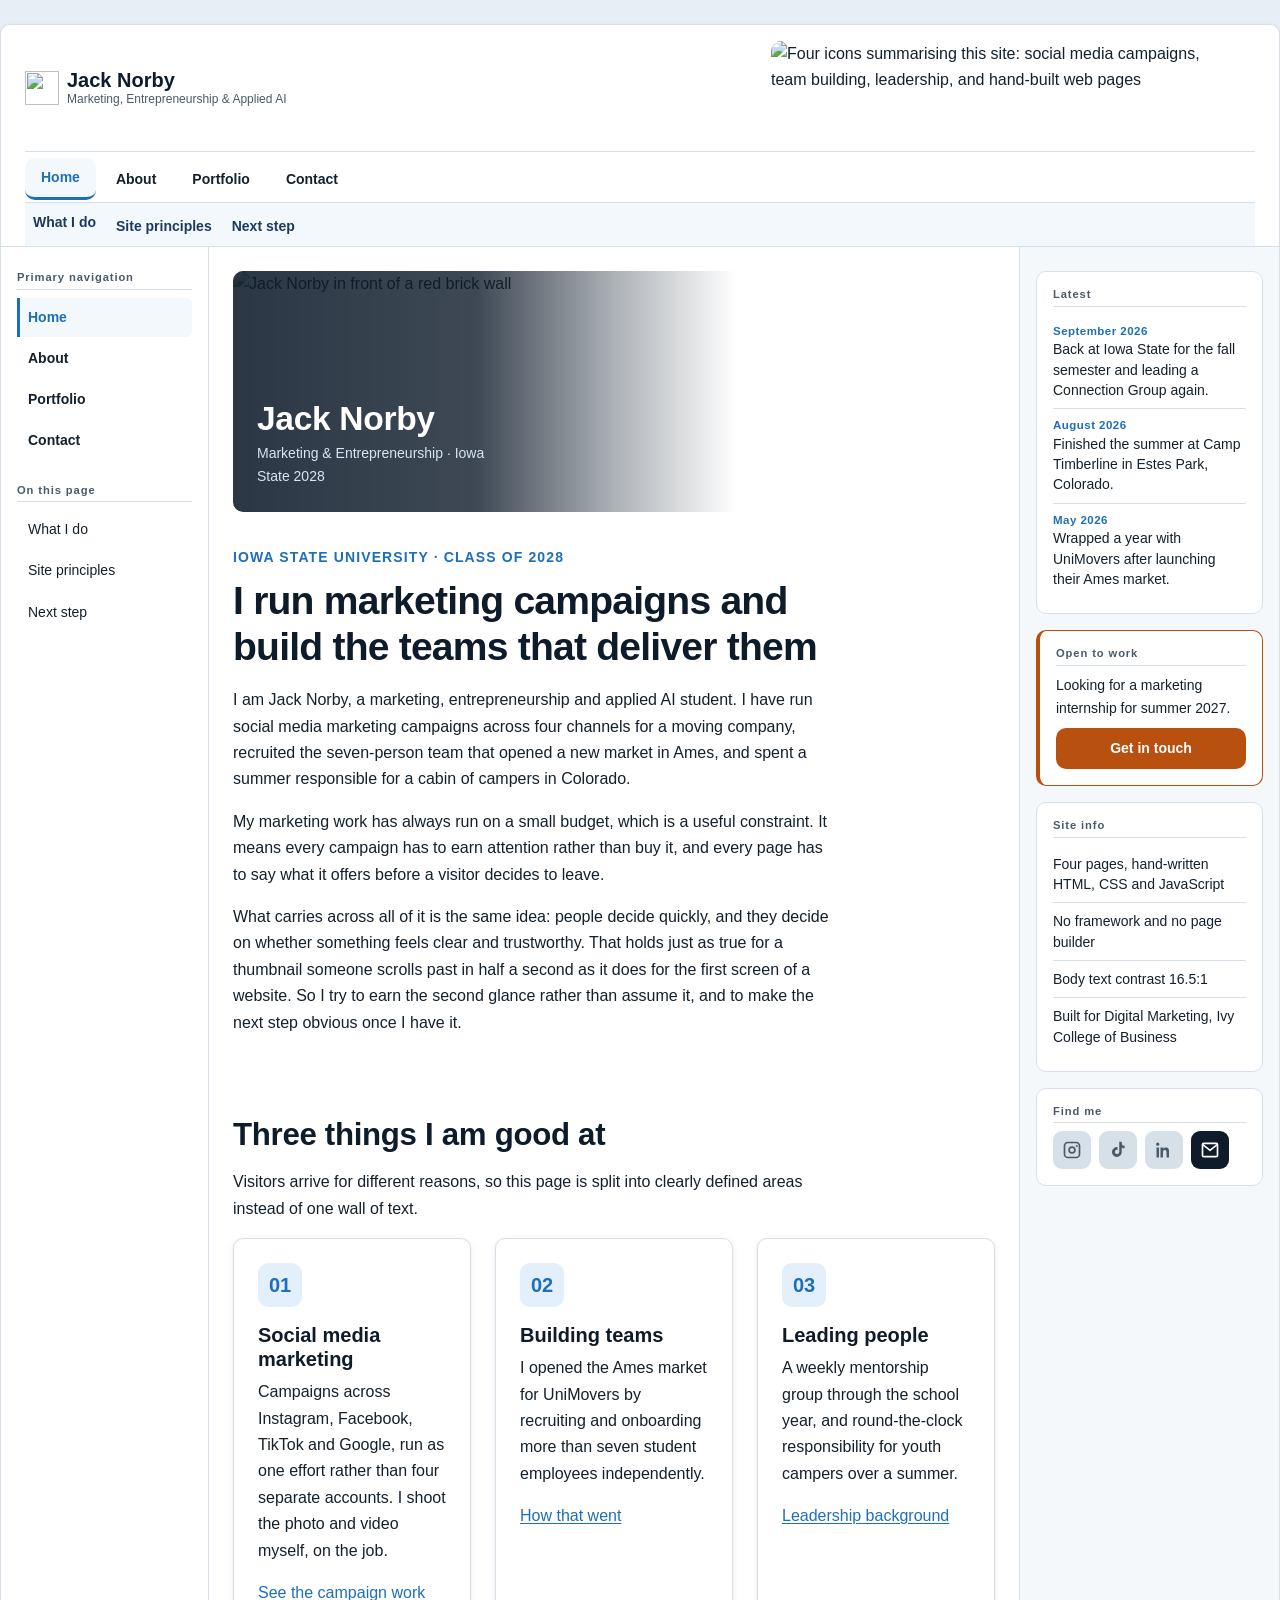
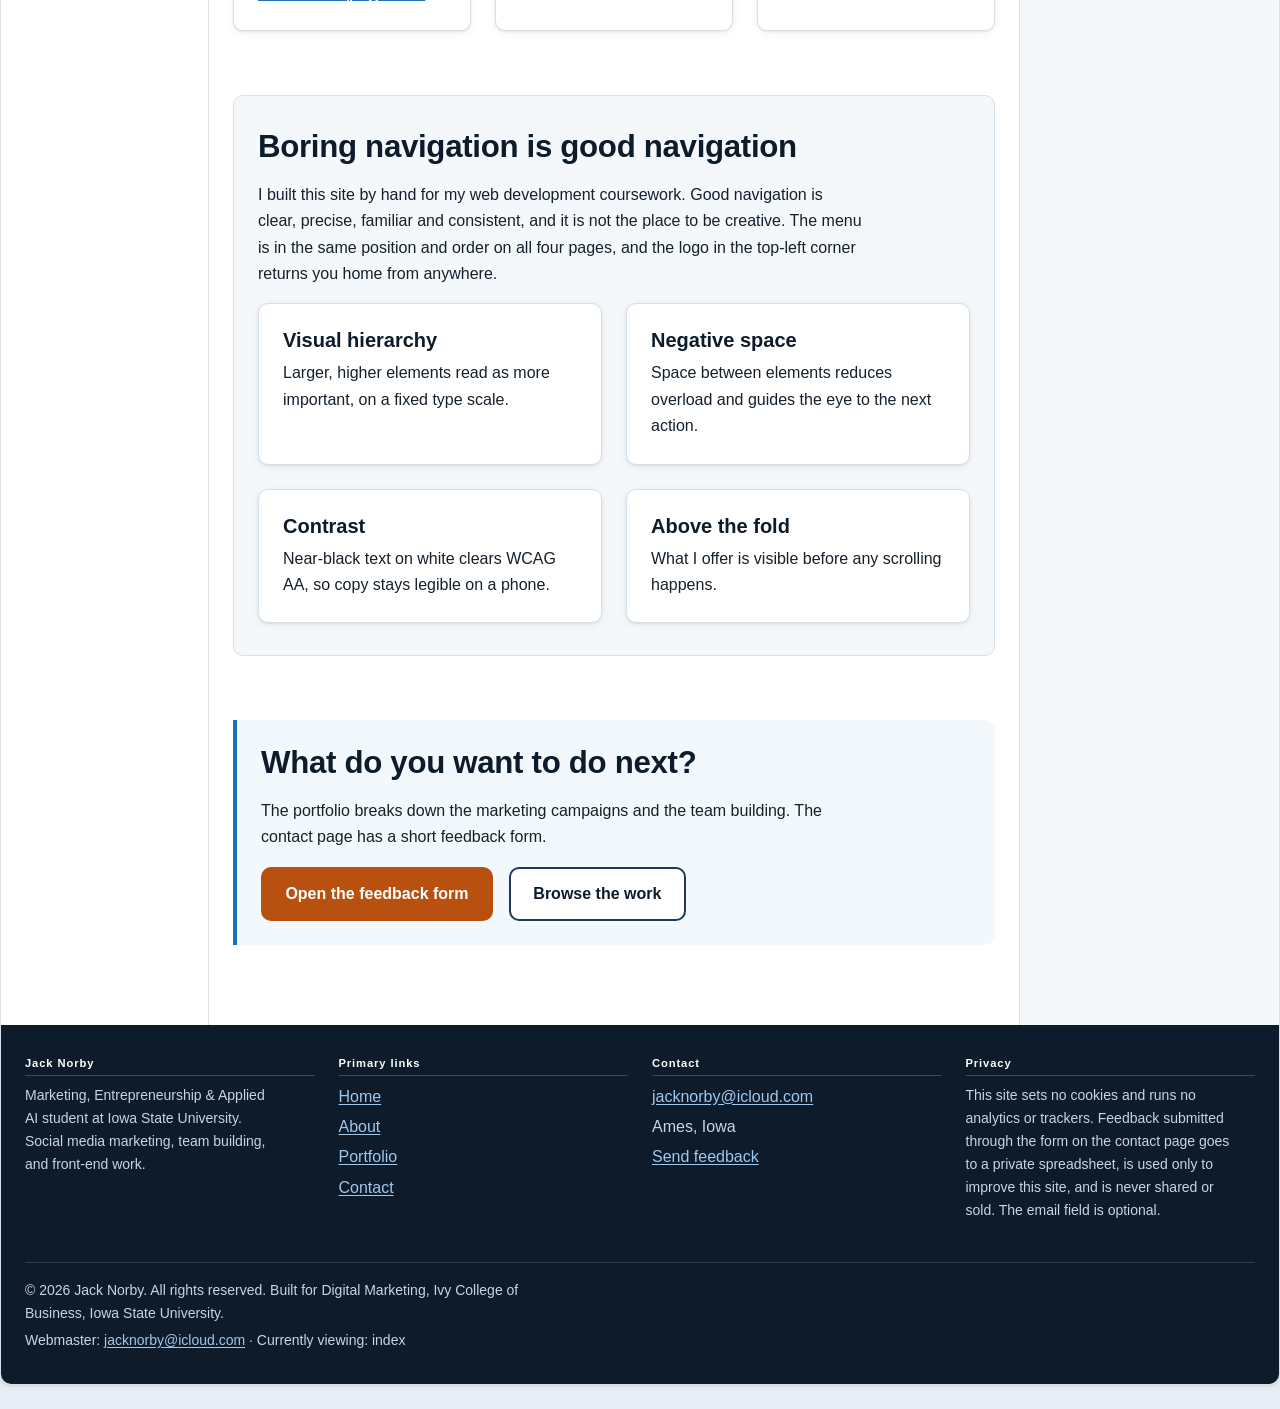
==== commit f5b5d1f2: "Add files via upload" ====
--- a/index.html
+++ b/index.html
@@ -37,10 +37,14 @@
       <div class="col-mid">
         <main id="main">
 
-          <figure class="hero-image">
-            <img src="./images/hero-home.svg"
-                 alt="Title banner reading Jack Norby, Marketing, Entrepreneurship and Applied AI, over rising bars"
-                 width="1200" height="380">
+          <figure class="hero-image hero-image--photo">
+            <img src="./images/hero-photo.jpg"
+                 alt="Jack Norby in front of a red brick wall"
+                 width="724" height="302">
+            <figcaption class="hero-image__caption">
+              <strong>Jack Norby</strong>
+              <span class="hero-image__sub">Marketing &amp; Entrepreneurship &middot; Iowa State 2028</span>
+            </figcaption>
           </figure>
 
           <section class="section">
--- a/styles.css
+++ b/styles.css
@@ -736,6 +736,56 @@
 /* No profile URL configured yet — shown, but visibly not a link. */
 .social__link--todo { background: var(--line); color: var(--ink-muted); cursor: help; }
 
+/* ---------- Photo hero ----------
+   A real photograph rather than a graphic, with the title as HTML text laid
+   over it (never text baked into the image). The scrim opacity was chosen by
+   measuring the brightest pixel in the text region: white over it clears
+   7.6:1 at 0.65, so 0.78 leaves a comfortable margin. */
+.hero-image--photo { position: relative; }
+
+.hero-image--photo img {
+  aspect-ratio: 724 / 302;
+  object-position: center 30%;
+}
+
+.hero-image--photo::after {
+  content: "";
+  position: absolute;
+  inset: 0;
+  border-radius: var(--radius);
+  background: linear-gradient(
+    to right,
+    rgba(13, 27, 42, 0.88) 0%,
+    rgba(13, 27, 42, 0.80) 32%,
+    rgba(13, 27, 42, 0.34) 50%,
+    rgba(13, 27, 42, 0) 66%
+  );
+}
+
+.hero-image__caption {
+  position: absolute;
+  z-index: 1;
+  left: 0;
+  bottom: 0;
+  max-width: 40%;
+  padding: var(--space-4);
+  margin: 0;
+  color: #fff;
+}
+.hero-image__caption .eyebrow { color: #9fc8ee; margin-bottom: var(--space-1); }
+.hero-image__caption strong {
+  display: block;
+  font-size: clamp(1.4rem, 0.9rem + 1.6vw, 2.1rem);
+  line-height: 1.15;
+  letter-spacing: -0.01em;
+}
+.hero-image__caption span.hero-image__sub {
+  display: block;
+  font-size: var(--step--1);
+  color: #d8e5f2;
+  margin-top: var(--space-1);
+}
+
 /* ---------- Hero image at the top of the main content area ---------- */
 .hero-image { margin: 0 0 var(--space-5); }
 .hero-image img {
@@ -802,11 +852,23 @@
   .header-graphic { grid-column: 1 / -1; justify-self: stretch; max-width: none; }
   .subnav__list { padding-block: var(--space-2); }
   .col-mid .section--alt { padding-inline: var(--space-3); }
+
+  /* Too narrow to overlay text across a face — stack it under the photo. */
+  .hero-image--photo::after { display: none; }
+  .hero-image--photo img { border-radius: var(--radius) var(--radius) 0 0; }
+  .hero-image__caption {
+    position: static;
+    max-width: none;
+    background: var(--navy-900);
+    border-radius: 0 0 var(--radius) var(--radius);
+    padding: var(--space-3);
+  }
 }
 
 /* Print: drop both side columns along with the rest of the chrome. */
 @media print {
   .col-left, .col-right, .subnav, .header-graphic, .hero-image { display: none !important; }
+  .hero-image__caption { display: none !important; }
   .page-frame { border: 0; box-shadow: none; margin: 0; }
   .page-grid { display: block; }
   .col-mid { padding: 0; }
